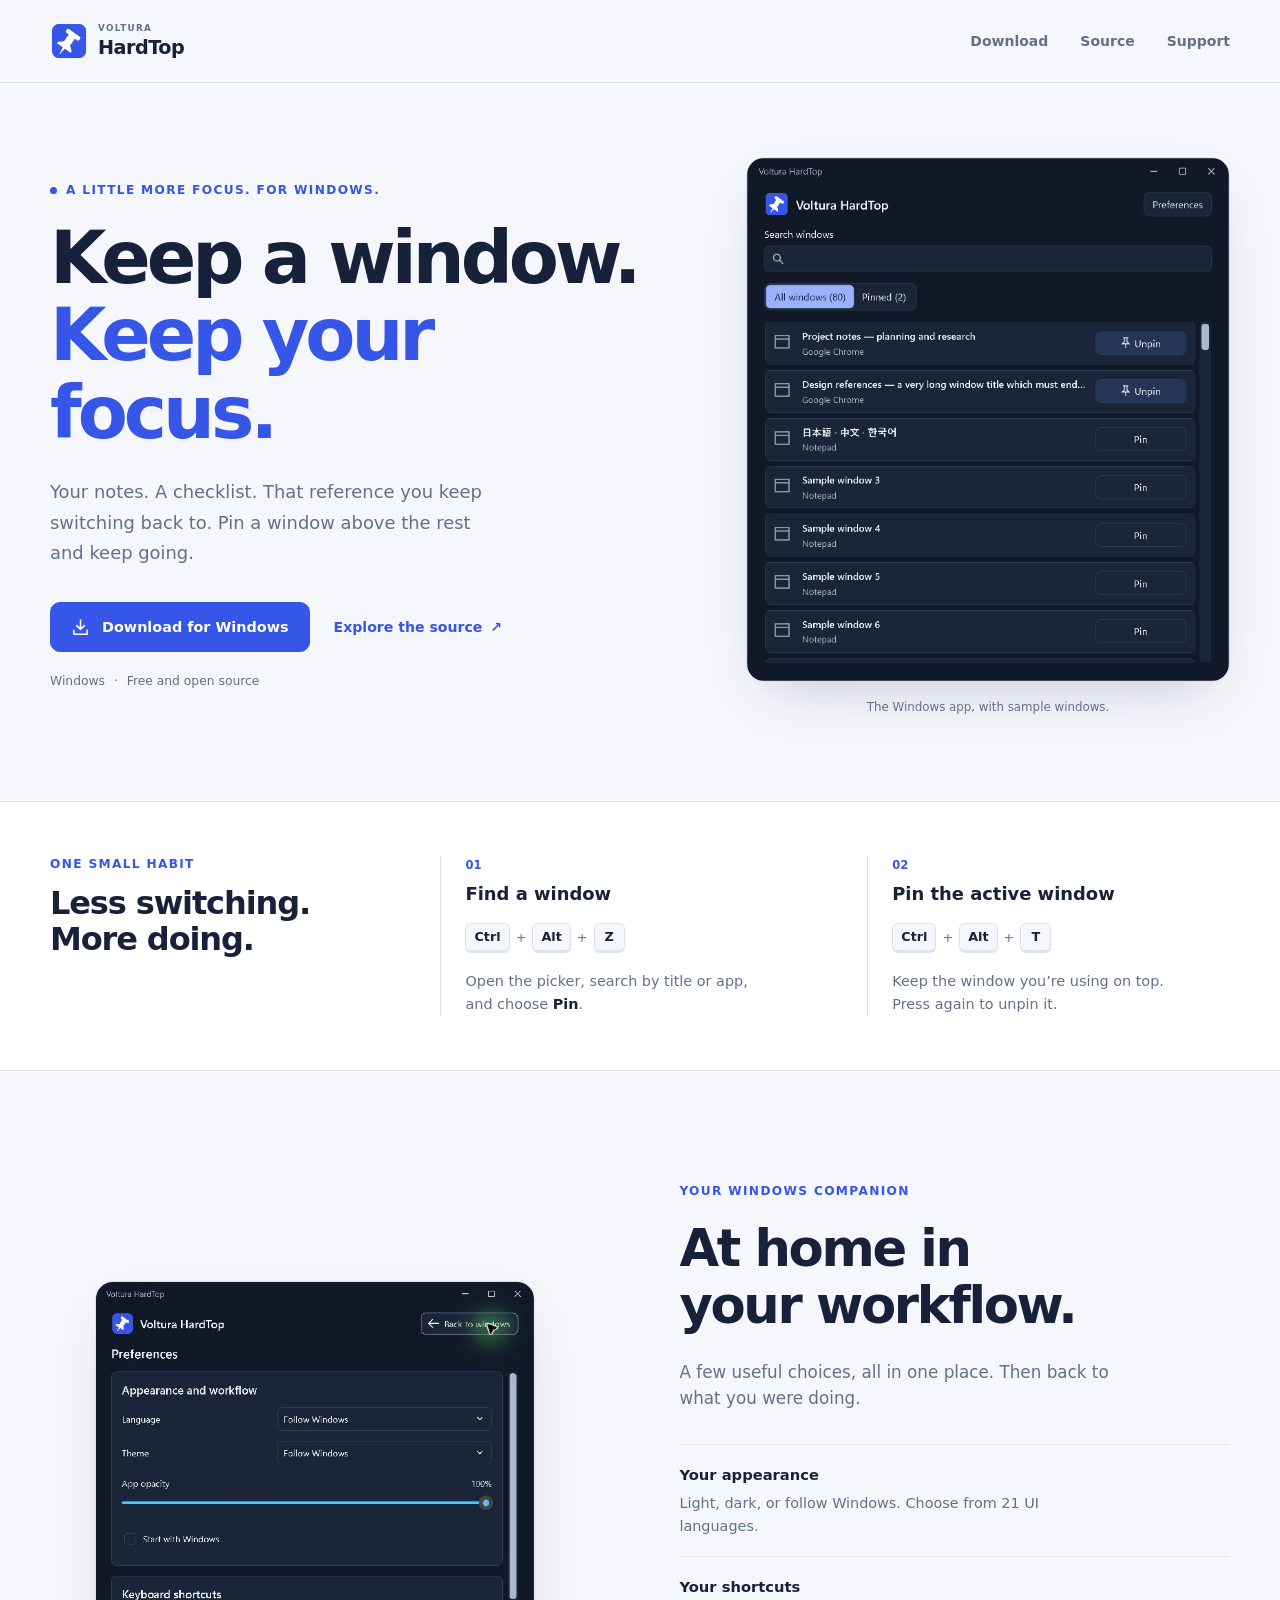
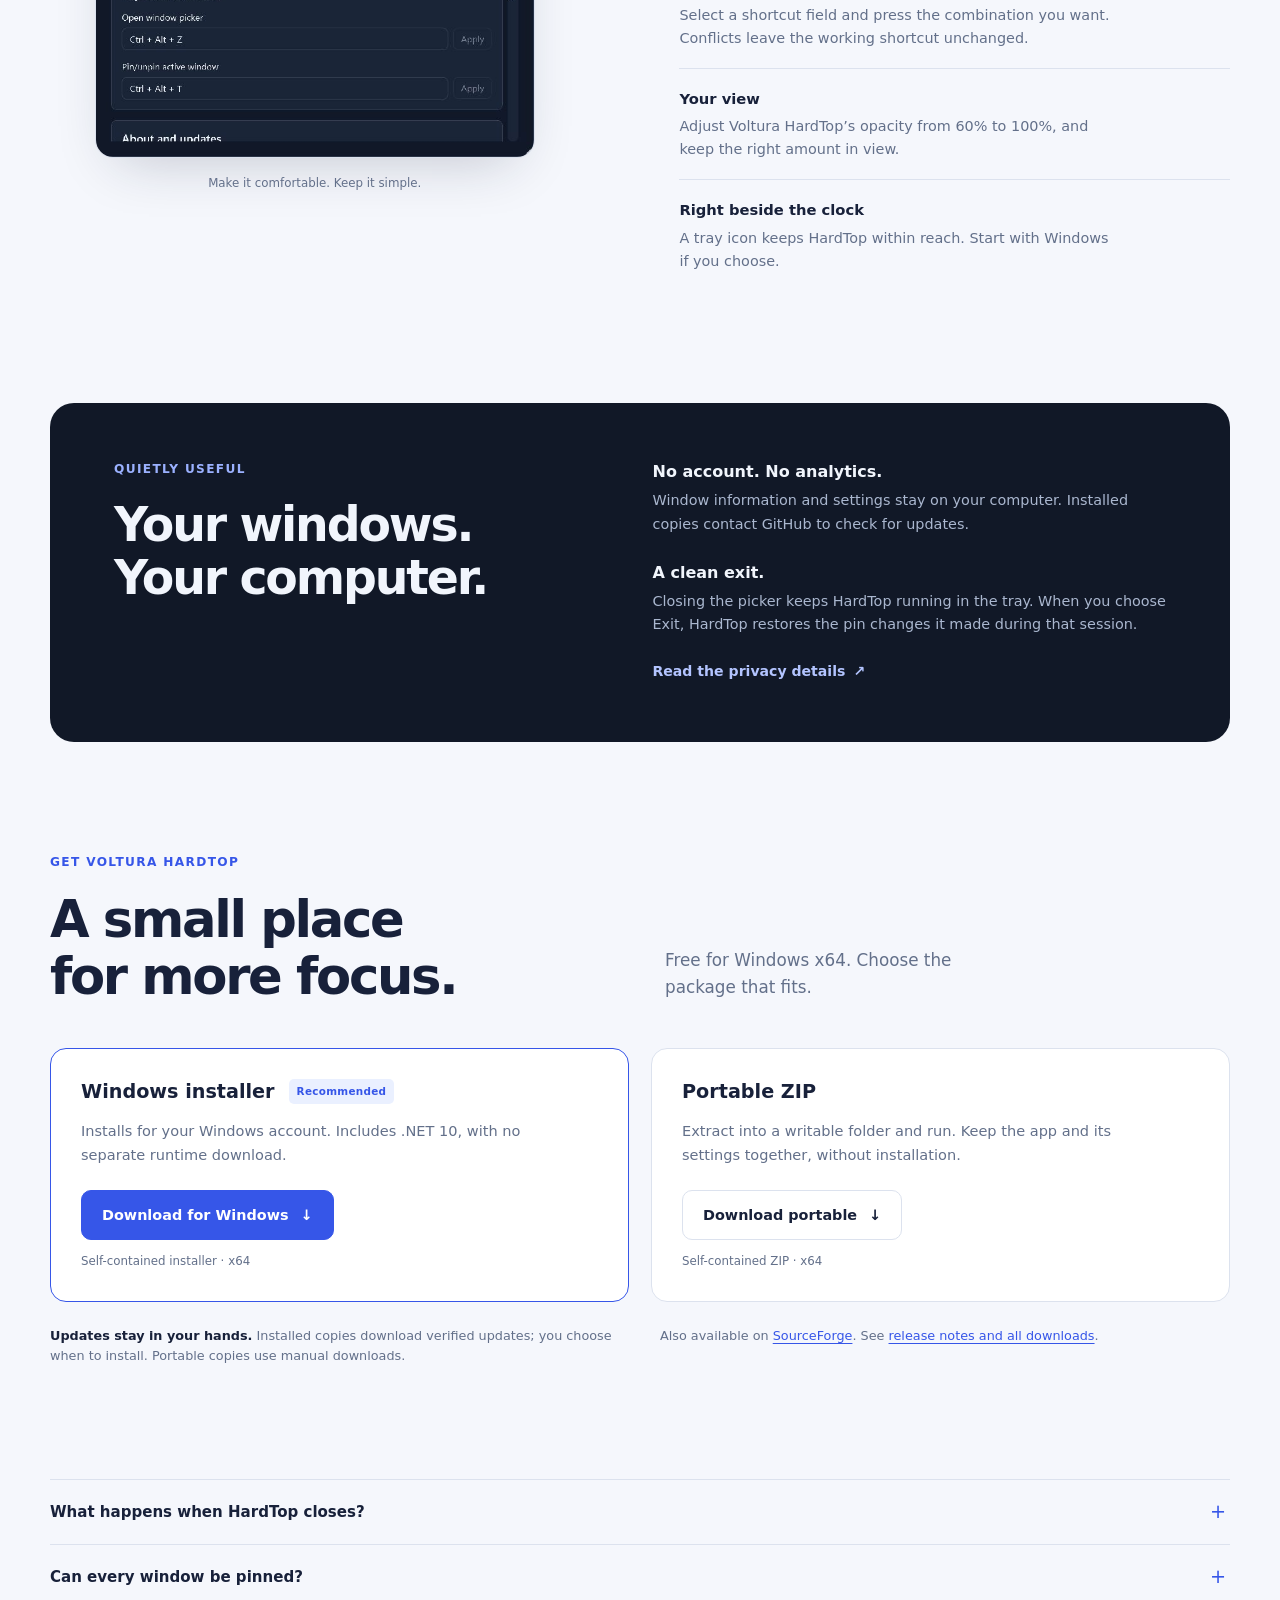
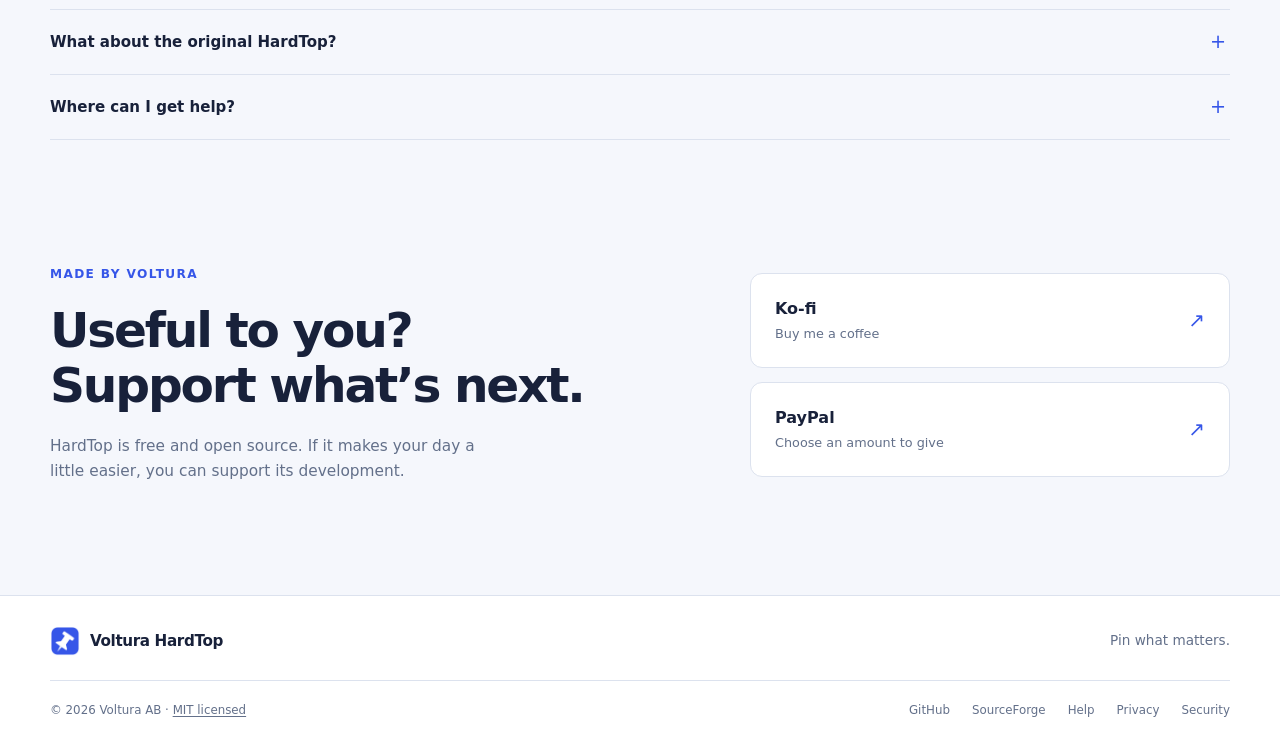
==== site/index.html @ 8e23c124 "Simplify website platform copy" ====
<!doctype html>
<html lang="en">
<head>
  <meta charset="utf-8">
  <meta name="viewport" content="width=device-width, initial-scale=1">
  <meta name="color-scheme" content="light">
  <meta name="theme-color" content="#3656E8">
  <title>Voltura HardTop — Keep a window. Keep your focus.</title>
  <meta name="description" content="Keep the windows you need above the rest. A free Windows companion with a searchable picker, configurable shortcuts, 21 languages, and verified updates.">
  <link rel="canonical" href="https://hardtop.voltura.se/">
  <meta property="og:type" content="website">
  <meta property="og:site_name" content="Voltura HardTop">
  <meta property="og:title" content="Voltura HardTop — Pin what matters.">
  <meta property="og:description" content="Keep the windows you need above the rest. Free for Windows. Open source.">
  <meta property="og:url" content="https://hardtop.voltura.se/">
  <meta property="og:image" content="https://hardtop.voltura.se/assets/social.png">
  <meta property="og:image:width" content="1200">
  <meta property="og:image:height" content="630">
  <meta property="og:image:alt" content="Voltura HardTop. Pin what matters. A white pushpin on cobalt blue.">
  <meta name="twitter:card" content="summary_large_image">
  <meta name="twitter:title" content="Voltura HardTop — Pin what matters.">
  <meta name="twitter:description" content="Keep the windows you need above the rest. Free for Windows. Open source.">
  <meta name="twitter:image" content="https://hardtop.voltura.se/assets/social.png">
  <link rel="icon" href="favicon.ico" sizes="any">
  <link rel="icon" href="assets/icon.png" type="image/png">
  <link rel="stylesheet" href="style.css">
</head>
<body>
  <a class="skip-link" href="#main">Skip to content</a>
  <header class="site-header">
    <div class="shell header-inner">
      <a class="brand" href="#" aria-label="Voltura HardTop home">
        <img src="assets/icon.png" alt="" width="38" height="38">
        <span><span class="brand-byline">VOLTURA</span><strong>HardTop</strong></span>
      </a>
      <nav class="header-links" aria-label="Main navigation">
        <a href="#download">Download</a>
        <a href="https://github.com/voltura/voltura-hardtop">Source</a>
        <a href="#support">Support</a>
      </nav>
    </div>
  </header>

  <main id="main">
    <section class="hero shell" aria-labelledby="hero-title">
      <div class="hero-copy">
        <p class="eyebrow"><span class="availability-dot" aria-hidden="true"></span>A little more focus. For Windows.</p>
        <h1 id="hero-title"><span>Keep a window.</span><span class="accent">Keep your focus.</span></h1>
        <p class="hero-intro">Your notes. A checklist. That reference you keep switching back to. Pin a window above the rest and keep going.</p>
        <div class="hero-actions">
          <a class="button button-primary" href="https://github.com/voltura/voltura-hardtop/releases/latest">
            <svg viewBox="0 0 20 20" aria-hidden="true"><path d="M10 2v10m-4-4 4 4 4-4M3 13v4h14v-4"/></svg>
            Download for Windows
          </a>
          <a class="text-link" href="https://github.com/voltura/voltura-hardtop">Explore the source <span aria-hidden="true">↗</span></a>
        </div>
        <p class="hero-meta">Windows <span aria-hidden="true">·</span> Free and open source</p>
      </div>
      <figure class="hero-visual">
        <a class="screenshot-link" href="assets/app.png" aria-label="View the HardTop window picker screenshot at full size">
          <img class="app-screenshot" src="assets/app.png" width="700" height="760" alt="Voltura HardTop window picker with search, All and Pinned views, and window pin controls." fetchpriority="high">
        </a>
        <figcaption>The Windows app, with sample windows.</figcaption>
      </figure>
    </section>

    <section class="shortcut-section" aria-label="Everyday shortcuts">
      <div class="shell shortcut-layout">
        <div class="shortcut-intro"><p class="eyebrow">One small habit</p><h2>Less switching.<br>More doing.</h2></div>
        <div class="shortcut-item">
          <span class="shortcut-number" aria-hidden="true">01</span>
          <h3>Find a window</h3>
          <div class="key-combination" aria-label="Control plus Alt plus Z"><kbd>Ctrl</kbd><span>+</span><kbd>Alt</kbd><span>+</span><kbd>Z</kbd></div>
          <p>Open the picker, search by title or app, and choose <strong>Pin</strong>.</p>
        </div>
        <div class="shortcut-item">
          <span class="shortcut-number" aria-hidden="true">02</span>
          <h3>Pin the active window</h3>
          <div class="key-combination" aria-label="Control plus Alt plus T"><kbd>Ctrl</kbd><span>+</span><kbd>Alt</kbd><span>+</span><kbd>T</kbd></div>
          <p>Keep the window you’re using on top. Press again to unpin it.</p>
        </div>
      </div>
    </section>

    <section class="personalize shell section-space" aria-labelledby="personalize-title">
      <figure class="settings-visual">
        <a class="screenshot-link" href="assets/settings.png" aria-label="View the HardTop settings screenshot at full size">
          <img class="settings-screenshot" src="assets/settings.png" width="700" height="760" alt="Voltura HardTop preferences showing its appearance and workflow controls." loading="lazy">
        </a>
        <figcaption>Make it comfortable. Keep it simple.</figcaption>
      </figure>
      <div class="personalize-copy">
        <p class="eyebrow">Your Windows companion</p>
        <h2 id="personalize-title">At home in<br>your workflow.</h2>
        <p class="section-intro">A few useful choices, all in one place. Then back to what you were doing.</p>
        <dl class="feature-list">
          <div><dt>Your appearance</dt><dd>Light, dark, or follow Windows. Choose from 21 UI languages.</dd></div>
          <div><dt>Your shortcuts</dt><dd>Select a shortcut field and press the combination you want. Conflicts leave the working shortcut unchanged.</dd></div>
          <div><dt>Your view</dt><dd>Adjust Voltura HardTop’s opacity from 60% to 100%, and keep the right amount in view.</dd></div>
          <div><dt>Right beside the clock</dt><dd>A tray icon keeps HardTop within reach. Start with Windows if you choose.</dd></div>
        </dl>
      </div>
    </section>

    <section class="principles shell" aria-labelledby="principles-title">
      <div class="principles-heading"><p class="eyebrow">Quietly useful</p><h2 id="principles-title">Your windows.<br>Your computer.</h2></div>
      <div class="principles-copy">
        <div><h3>No account. No analytics.</h3><p>Window information and settings stay on your computer. Installed copies contact GitHub to check for updates.</p></div>
        <div><h3>A clean exit.</h3><p>Closing the picker keeps HardTop running in the tray. When you choose Exit, HardTop restores the pin changes it made during that session.</p></div>
        <a class="text-link" href="https://github.com/voltura/voltura-hardtop/blob/main/PRIVACY.md">Read the privacy details <span aria-hidden="true">↗</span></a>
      </div>
    </section>

    <section class="download shell section-space" id="download" aria-labelledby="download-title">
      <div class="section-heading"><p class="eyebrow">Get Voltura HardTop</p><h2 id="download-title">A small place<br>for more focus.</h2><p>Free for Windows x64. Choose the package that fits.</p></div>
      <div class="packages">
        <article class="package package-recommended">
          <div class="package-heading"><h3>Windows installer</h3><span class="package-label">Recommended</span></div>
          <p>Installs for your Windows account. Includes .NET 10, with no separate runtime download.</p>
          <a class="button button-primary" href="https://github.com/voltura/voltura-hardtop/releases/latest">Download for Windows <span aria-hidden="true">↓</span></a>
          <p class="package-note">Self-contained installer · x64</p>
        </article>
        <article class="package">
          <div class="package-heading"><h3>Portable ZIP</h3></div>
          <p>Extract into a writable folder and run. Keep the app and its settings together, without installation.</p>
          <a class="button button-secondary" href="https://github.com/voltura/voltura-hardtop/releases/download/v1.0.0/VolturaHardTop-1.0.0-win-x64.zip">Download portable <span aria-hidden="true">↓</span></a>
          <p class="package-note">Self-contained ZIP · x64</p>
        </article>
      </div>
      <div class="download-details">
        <p><strong>Updates stay in your hands.</strong> Installed copies download verified updates; you choose when to install. Portable copies use manual downloads.</p>
        <p>Also available on <a href="https://sourceforge.net/projects/voltura-hardtop/">SourceForge</a>. See <a href="https://github.com/voltura/voltura-hardtop/releases">release notes and all downloads</a>.</p>
      </div>
    </section>

    <section class="questions shell" aria-label="Good to know">
      <details><summary>What happens when HardTop closes?</summary><p>Closing the app window hides it to the tray. Choose Exit to restore HardTop’s own pin changes and stop the app. Pins are restored on graceful exit; they are not remembered across restarts, and restoration cannot be guaranteed after a crash.</p></details>
      <details><summary>Can every window be pinned?</summary><p>Some protected or elevated windows may require permissions HardTop does not have. HardTop runs without requesting administrator access.</p></details>
      <details><summary>What about the original HardTop?</summary><p>Voltura HardTop is a fresh application based on <a href="https://github.com/voltura/HardTop">the original HardTop</a>. The original repository, downloads, website, and settings remain unchanged. Avoid running both together with the same shortcut bindings.</p></details>
      <details><summary>Where can I get help?</summary><p>Start with the <a href="https://github.com/voltura/voltura-hardtop/blob/main/SUPPORT.md">support guide</a>, or <a href="https://github.com/voltura/voltura-hardtop/issues">report a problem on GitHub</a>. Redact personal window titles and paths from screenshots. For security concerns, use the <a href="https://github.com/voltura/voltura-hardtop/blob/main/SECURITY.md">private reporting instructions</a>.</p></details>
    </section>

    <section class="support shell section-space" id="support" aria-labelledby="support-title">
      <div><p class="eyebrow">Made by Voltura</p><h2 id="support-title">Useful to you?<br>Support what’s next.</h2><p>HardTop is free and open source. If it makes your day a little easier, you can support its development.</p></div>
      <div class="support-choices">
        <a href="https://ko-fi.com/G2G74W5F8"><span><strong>Ko-fi</strong><span>Buy me a coffee</span></span><span aria-hidden="true">↗</span></a>
        <a href="https://www.paypal.me/voltura"><span><strong>PayPal</strong><span>Choose an amount to give</span></span><span aria-hidden="true">↗</span></a>
      </div>
    </section>
  </main>

  <footer class="site-footer">
    <div class="shell footer-top"><a class="brand" href="https://voltura.se/"><img src="assets/icon.png" alt="" width="30" height="30"><span><strong>Voltura HardTop</strong></span></a><p>Pin what matters.</p></div>
    <div class="shell footer-bottom"><p>© 2026 Voltura AB · <a href="https://github.com/voltura/voltura-hardtop/blob/main/LICENSE">MIT licensed</a></p><nav aria-label="Project information"><a href="https://github.com/voltura/voltura-hardtop">GitHub</a><a href="https://sourceforge.net/projects/voltura-hardtop/">SourceForge</a><a href="https://github.com/voltura/voltura-hardtop/blob/main/SUPPORT.md">Help</a><a href="https://github.com/voltura/voltura-hardtop/blob/main/PRIVACY.md">Privacy</a><a href="https://github.com/voltura/voltura-hardtop/blob/main/SECURITY.md">Security</a></nav></div>
  </footer>
</body>
</html>
---- site/style.css ----
:root {
  color-scheme: light;
  --paper: #f5f7fc;
  --surface: #fff;
  --ink: #18213a;
  --muted: #63708a;
  --line: #dce2ee;
  --blue: #3656e8;
  --blue-hover: #2543c9;
  --blue-soft: #eaf0ff;
  --dark: #111827;
  font-family: "Segoe UI Variable Text", "Segoe UI", system-ui, sans-serif;
  font-size: 16px;
  line-height: 1.6;
  color: var(--ink);
  background: var(--paper);
  font-synthesis: none;
  text-rendering: optimizeLegibility;
  -webkit-font-smoothing: antialiased;
}
* { box-sizing: border-box; }
html { scroll-behavior: smooth; scroll-padding-top: 28px; }
body { margin: 0; }
a { color: var(--blue); text-underline-offset: .2em; }
a:hover { color: var(--blue-hover); }
a:focus-visible, summary:focus-visible { outline: 3px solid var(--blue); outline-offset: 5px; border-radius: 4px; }
img { max-width: 100%; height: auto; vertical-align: middle; }
h1, h2, h3, p, figure { margin: 0; }
h1, h2, h3 { text-wrap: balance; }
h2 { font-size: clamp(2rem, 4vw, 3.5rem); line-height: 1.12; letter-spacing: -.045em; font-weight: 650; }
h3 { font-size: 1.12rem; line-height: 1.35; font-weight: 650; }
.shell { width: min(1180px, calc(100% - 64px)); margin-inline: auto; }
.section-space { padding-block: 112px; }
.eyebrow { color: var(--blue); font-size: .76rem; line-height: 1.4; font-weight: 700; letter-spacing: .11em; text-transform: uppercase; margin-bottom: 20px; }
.accent { color: var(--blue); }
.skip-link { position: fixed; z-index: 10; left: 18px; top: 12px; padding: 10px 16px; background: var(--surface); border: 2px solid var(--blue); border-radius: 8px; transform: translateY(-180%); }
.skip-link:focus { transform: translateY(0); }
.site-header { border-bottom: 1px solid var(--line); }
.header-inner { display: flex; justify-content: space-between; align-items: center; gap: 28px; padding-block: 22px; }
.brand { display: inline-flex; align-items: center; gap: 10px; text-decoration: none; color: var(--ink); line-height: 1.1; flex-shrink: 0; }
.brand:hover { color: var(--ink); }
.brand img { flex: 0 0 auto; }
.brand strong { display: block; font-size: 1.2rem; font-weight: 700; letter-spacing: -.025em; }
.brand-byline { display: block; margin-bottom: 4px; color: var(--muted); font-size: .55rem; letter-spacing: .15em; font-weight: 750; }
.header-links { display: flex; gap: 32px; }
.header-links a { font-size: .875rem; font-weight: 600; color: var(--muted); text-decoration: none; }
.header-links a:hover { color: var(--blue); }
.hero { display: grid; grid-template-columns: 1.12fr 1fr; gap: 68px; align-items: center; padding-block: 74px 84px; }
.hero-copy { min-width: 0; }
.hero .eyebrow { display: flex; align-items: center; gap: 9px; }
.availability-dot { width: 7px; height: 7px; background: var(--blue); border-radius: 50%; flex-shrink: 0; }
h1 { font-size: clamp(2.65rem, 5.7vw, 5.25rem); line-height: 1.06; letter-spacing: -.055em; font-weight: 680; }
h1 span { display: block; }
.hero-intro { max-width: 440px; font-size: 1.12rem; color: var(--muted); line-height: 1.7; margin-top: 26px; }
.hero-actions { display: flex; flex-wrap: wrap; gap: 18px 24px; align-items: center; margin-top: 34px; }
.button { display: inline-flex; align-items: center; justify-content: center; gap: 12px; min-height: 50px; padding: 12px 20px; font-size: .9rem; font-weight: 650; line-height: 1.45; text-align: center; text-decoration: none; border: 1px solid transparent; border-radius: 10px; transition: background-color 150ms ease, border-color 150ms ease; }
.button svg { width: 19px; height: 19px; fill: none; stroke: currentColor; stroke-width: 1.6; stroke-linecap: round; stroke-linejoin: round; flex-shrink: 0; }
.button-primary { background: var(--blue); color: #fff; border-color: var(--blue); }
.button-primary:hover { background: var(--blue-hover); color: #fff; border-color: var(--blue-hover); }
.button-secondary { background: var(--surface); color: var(--ink); border-color: var(--line); }
.button-secondary:hover { color: var(--blue); border-color: var(--blue); }
.text-link { display: inline-flex; align-items: center; gap: 8px; font-size: .88rem; font-weight: 600; text-decoration: none; }
.hero-meta { max-width: 440px; margin-top: 20px; font-size: .77rem; color: var(--muted); }
.hero-meta span { padding-inline: 5px; }
.hero-visual { justify-self: end; width: 100%; max-width: 484px; }
.screenshot-link { display: block; border-radius: 18px; text-decoration: none; }
.app-screenshot, .settings-screenshot { display: block; width: 100%; border: 1px solid var(--line); border-radius: 18px; background: var(--surface); box-shadow: 0 22px 54px -22px rgb(24 33 58 / 24%); }
figcaption { margin-top: 16px; color: var(--muted); font-size: .74rem; text-align: center; }
.shortcut-section { border-top: 1px solid var(--line); border-bottom: 1px solid var(--line); background: var(--surface); }
.shortcut-layout { display: grid; grid-template-columns: .9fr 1fr 1fr; column-gap: 64px; padding-block: 54px; }
.shortcut-intro .eyebrow { margin-bottom: 13px; }
.shortcut-intro h2 { font-size: 2rem; letter-spacing: -.035em; }
.shortcut-item { padding-left: 24px; border-left: 1px solid var(--line); }
.shortcut-number { display: block; margin-bottom: 7px; color: var(--blue); font-size: .72rem; font-weight: 700; }
.shortcut-item p { color: var(--muted); font-size: .9rem; max-width: 290px; }
.shortcut-item strong { color: var(--ink); font-weight: 600; }
.key-combination { display: flex; align-items: center; gap: 6px; margin-block: 17px; }
.key-combination > span { color: var(--muted); font-size: .8rem; }
kbd { display: inline-flex; justify-content: center; min-width: 31px; padding: 4px 8px; border: 1px solid var(--line); border-bottom-width: 3px; border-radius: 6px; font: 600 .8rem/1.4 "Segoe UI", system-ui, sans-serif; color: var(--ink); background: var(--paper); }
.personalize { display: grid; grid-template-columns: 1fr 1.04fr; align-items: center; gap: 100px; }
.settings-visual { width: 100%; max-width: 440px; justify-self: center; }
.personalize-copy { min-width: 0; }
.section-intro { color: var(--muted); font-size: 1.05rem; margin-top: 24px; max-width: 440px; }
.feature-list { margin: 32px 0 0; }
.feature-list > div { padding: 18px 0; border-top: 1px solid var(--line); }
.feature-list dt { font-size: .92rem; font-weight: 650; margin-bottom: 5px; }
.feature-list dd { margin: 0; color: var(--muted); font-size: .9rem; max-width: 440px; }
.principles { display: grid; grid-template-columns: 1fr 1.12fr; gap: 80px; background: var(--dark); color: #f1f5fc; border-radius: 24px; padding: 58px 64px; }
.principles .eyebrow { color: #9bb1ff; }
.principles h2 { font-size: clamp(2rem, 3.7vw, 3rem); }
.principles-copy > div + div { margin-top: 26px; }
.principles-copy h3 { color: #f1f5fc; font-size: 1rem; margin-bottom: 7px; }
.principles-copy p { font-size: .9rem; color: #aab7cf; }
.principles .text-link { margin-top: 24px; color: #b3c4ff; }
.principles .text-link:hover { color: #fff; }
.download { scroll-margin-top: 26px; }
.section-heading { display: grid; grid-template-columns: 1fr 1fr; column-gap: 50px; align-items: end; }
.section-heading .eyebrow { grid-column: 1 / -1; }
.section-heading > p:last-child { color: var(--muted); padding-bottom: 5px; max-width: 340px; font-size: 1.05rem; }
.packages { display: grid; grid-template-columns: 1fr 1fr; gap: 22px; margin-top: 42px; }
.package { border: 1px solid var(--line); border-radius: 16px; padding: 30px; background: var(--surface); }
.package-recommended { border-color: var(--blue); }
.package-heading { display: flex; gap: 14px; align-items: center; flex-wrap: wrap; margin-bottom: 15px; }
.package-heading h3 { font-size: 1.2rem; }
.package-label { font-size: .65rem; font-weight: 700; letter-spacing: .03em; color: var(--blue); background: var(--blue-soft); padding: 4px 8px; border-radius: 5px; }
.package > p { color: var(--muted); font-size: .91rem; max-width: 440px; }
.package .button { margin-top: 24px; }
.package .package-note { font-size: .74rem; margin-top: 12px; }
.download-details { display: grid; grid-template-columns: 1fr 1fr; gap: 40px; margin-top: 24px; }
.download-details p { font-size: .8rem; color: var(--muted); }
.download-details strong { color: var(--ink); font-weight: 600; }
.questions { padding-bottom: 14px; }
details { border-top: 1px solid var(--line); }
details:last-child { border-bottom: 1px solid var(--line); }
summary { padding: 20px 32px 20px 0; cursor: pointer; position: relative; list-style: none; font-weight: 600; font-size: .94rem; }
summary::-webkit-details-marker { display: none; }
summary::after { content: "+"; position: absolute; right: 4px; top: 17px; color: var(--blue); font-size: 1.2rem; font-weight: 400; }
details[open] summary::after { content: "−"; }
details p { padding: 0 38px 22px 0; color: var(--muted); font-size: .88rem; max-width: 820px; }
.support { display: grid; grid-template-columns: 1fr .8fr; gap: 100px; align-items: center; }
.support h2 { font-size: clamp(2rem, 3.8vw, 3.25rem); }
.support p:last-child { margin-top: 22px; color: var(--muted); font-size: .96rem; max-width: 450px; }
.support-choices { display: grid; gap: 14px; }
.support-choices > a { display: flex; align-items: center; justify-content: space-between; gap: 20px; padding: 22px 24px; border: 1px solid var(--line); border-radius: 12px; background: var(--surface); color: var(--ink); text-decoration: none; }
.support-choices > a:hover { border-color: var(--blue); color: var(--blue); }
.support-choices strong { display: block; font-size: 1rem; font-weight: 650; }
.support-choices strong + span { display: block; font-size: .8rem; color: var(--muted); margin-top: 3px; }
.support-choices > a > span:last-child { color: var(--blue); font-size: 1.25rem; }
.site-footer { border-top: 1px solid var(--line); background: var(--surface); padding-block: 30px; }
.footer-top, .footer-bottom { display: flex; justify-content: space-between; align-items: center; gap: 24px; }
.footer-top { padding-bottom: 24px; }
.footer-top .brand strong { font-size: .95rem; }
.footer-top > p { font-size: .85rem; color: var(--muted); }
.footer-bottom { border-top: 1px solid var(--line); padding-top: 20px; }
.footer-bottom p, .footer-bottom a { color: var(--muted); font-size: .74rem; }
.footer-bottom nav { display: flex; flex-wrap: wrap; gap: 12px 22px; }
.footer-bottom nav a { text-decoration: none; }
.footer-bottom a:hover { color: var(--blue); }

@media (min-width: 1500px) {
  .hero { padding-block: 90px 100px; }
}
@media (max-width: 1000px) {
  .hero { gap: 40px; }
  .hero-actions { gap: 18px; }
  .hero .text-link { font-size: .83rem; }
  .hero-intro { font-size: 1rem; }
  .shortcut-layout { column-gap: 30px; }
  .shortcut-item { padding-left: 22px; }
  .personalize { gap: 50px; }
  .principles { gap: 50px; padding: 46px; }
  .support { gap: 60px; }
  .footer-bottom { align-items: flex-start; }
  .footer-bottom nav { max-width: 390px; justify-content: flex-end; }
}
@media (max-width: 760px) {
  .shell { width: calc(100% - 40px); }
  .section-space { padding-block: 76px; }
  .hero { grid-template-columns: 1fr; gap: 44px; padding-block: 48px 58px; }
  .hero-copy { max-width: 560px; }
  h1 { font-size: clamp(2.65rem, 8.5vw, 4.6rem); }
  .hero-intro { max-width: 480px; font-size: 1.05rem; }
  .hero-visual { justify-self: center; max-width: 440px; }
  .shortcut-layout { grid-template-columns: 1fr 1fr; gap: 30px 28px; padding-block: 38px; }
  .shortcut-intro { grid-column: 1 / -1; }
  .shortcut-intro h2 br { display: none; }
  .shortcut-intro h2 { font-size: 1.8rem; }
  .shortcut-intro .eyebrow { margin-bottom: 8px; }
  .shortcut-item { padding-left: 0; border-left: 0; }
  .personalize { grid-template-columns: 1fr; gap: 36px; }
  .personalize-copy { grid-row: 1; }
  .personalize h2 br { display: none; }
  .settings-visual { max-width: 420px; }
  .feature-list > div { display: grid; grid-template-columns: 150px 1fr; gap: 15px; padding-block: 17px; }
  .principles { grid-template-columns: 1fr; gap: 32px; padding: 38px 30px; border-radius: 18px; }
  .principles h2 br { display: none; }
  .principles-heading .eyebrow { margin-bottom: 12px; }
  .section-heading { grid-template-columns: 1fr; gap: 20px; }
  .section-heading .eyebrow { margin-bottom: 0; }
  .section-heading h2 br { display: none; }
  .packages { gap: 16px; margin-top: 30px; }
  .package { padding: 24px; }
  .package-heading h3 { font-size: 1.05rem; }
  .package .button { width: 100%; padding-inline: 12px; }
  .download-details { gap: 24px; }
  .support { grid-template-columns: 1fr; gap: 30px; }
  .support h2 br { display: none; }
  .support p:last-child { max-width: 540px; }
  .support-choices { grid-template-columns: 1fr 1fr; }
  .support-choices > a { padding: 18px; }
  .footer-bottom { flex-direction: column; gap: 16px; }
  .footer-bottom nav { max-width: none; justify-content: flex-start; }
}
@media (max-width: 480px) {
  .header-inner { flex-wrap: wrap; gap: 18px; padding-block: 18px; }
  .header-links { width: 100%; gap: 28px; }
  .header-links a { font-size: .8rem; }
  .hero { padding-top: 38px; }
  .eyebrow { font-size: .67rem; letter-spacing: .08em; margin-bottom: 16px; }
  h1 { font-size: clamp(2.5rem, 10.2vw, 3.1rem); }
  .hero-intro { font-size: 1rem; margin-top: 22px; }
  .hero-actions { align-items: flex-start; flex-direction: column; gap: 18px; margin-top: 28px; }
  .hero-meta { font-size: .72rem; line-height: 1.8; }
  .hero-meta span { padding-inline: 3px; }
  .button { min-height: 48px; font-size: .85rem; padding-inline: 17px; }
  .shortcut-layout { grid-template-columns: 1fr; gap: 28px; }
  .shortcut-item + .shortcut-item { border-top: 1px solid var(--line); padding-top: 24px; }
  .shortcut-item p { max-width: none; }
  .shortcut-number { margin-bottom: 5px; }
  .key-combination { margin-block: 12px; }
  .feature-list > div { display: block; }
  .feature-list dt { margin-bottom: 6px; }
  .principles { padding: 32px 24px; }
  .packages, .support-choices { grid-template-columns: 1fr; }
  .package { padding: 24px; }
  .download-details { grid-template-columns: 1fr; gap: 14px; }
  .support-choices > a { padding: 20px; }
  .footer-top { flex-wrap: wrap; gap: 10px; }
  .footer-top .brand { width: 100%; }
  .footer-top > p { padding-left: 40px; }
  .footer-bottom nav { gap: 12px 18px; }
}
@media (prefers-reduced-motion: reduce) {
  html { scroll-behavior: auto; }
  .button { transition: none; }
}
@media (forced-colors: active) {
  .button, kbd, .package, .support-choices > a, .principles { border: 1px solid ButtonText; }
  .principles, .principles h3, .principles p, .principles .eyebrow, .principles .text-link { color: CanvasText; background: Canvas; }
  .availability-dot { background: Highlight; }
}
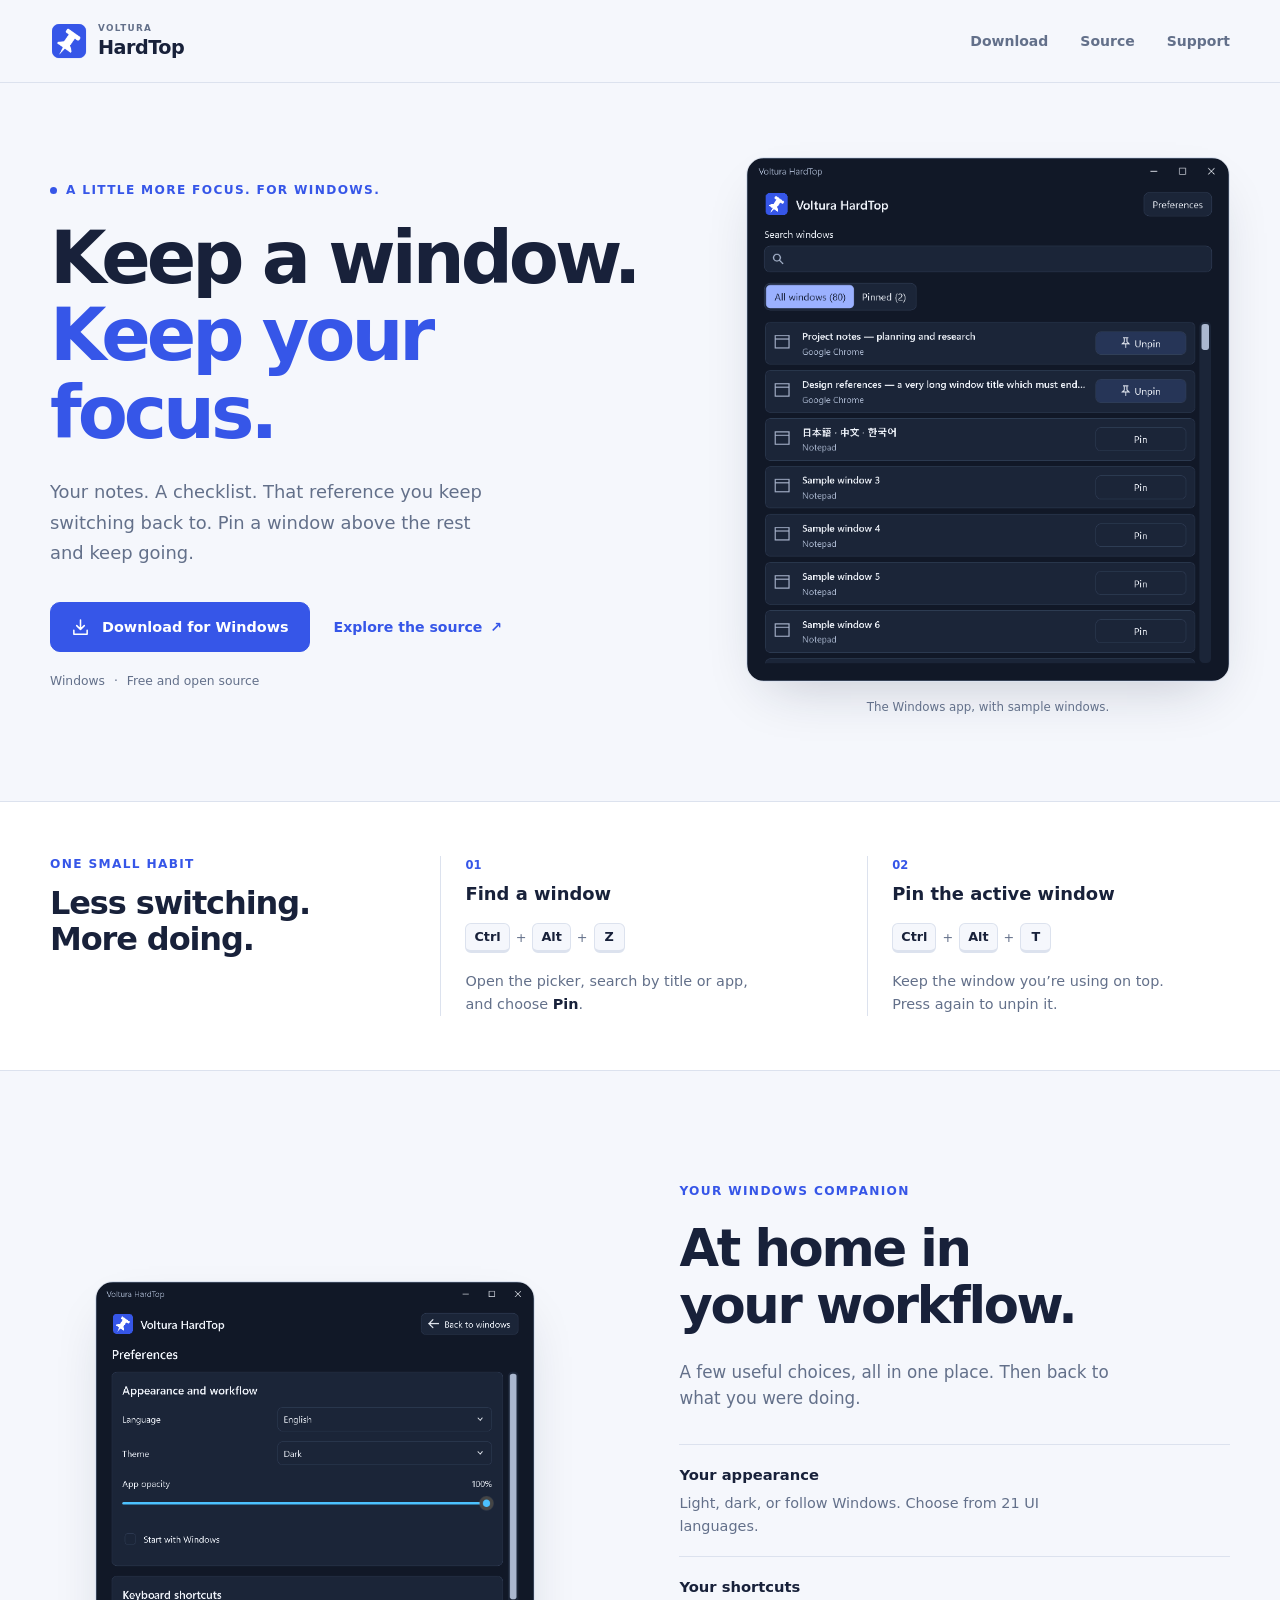
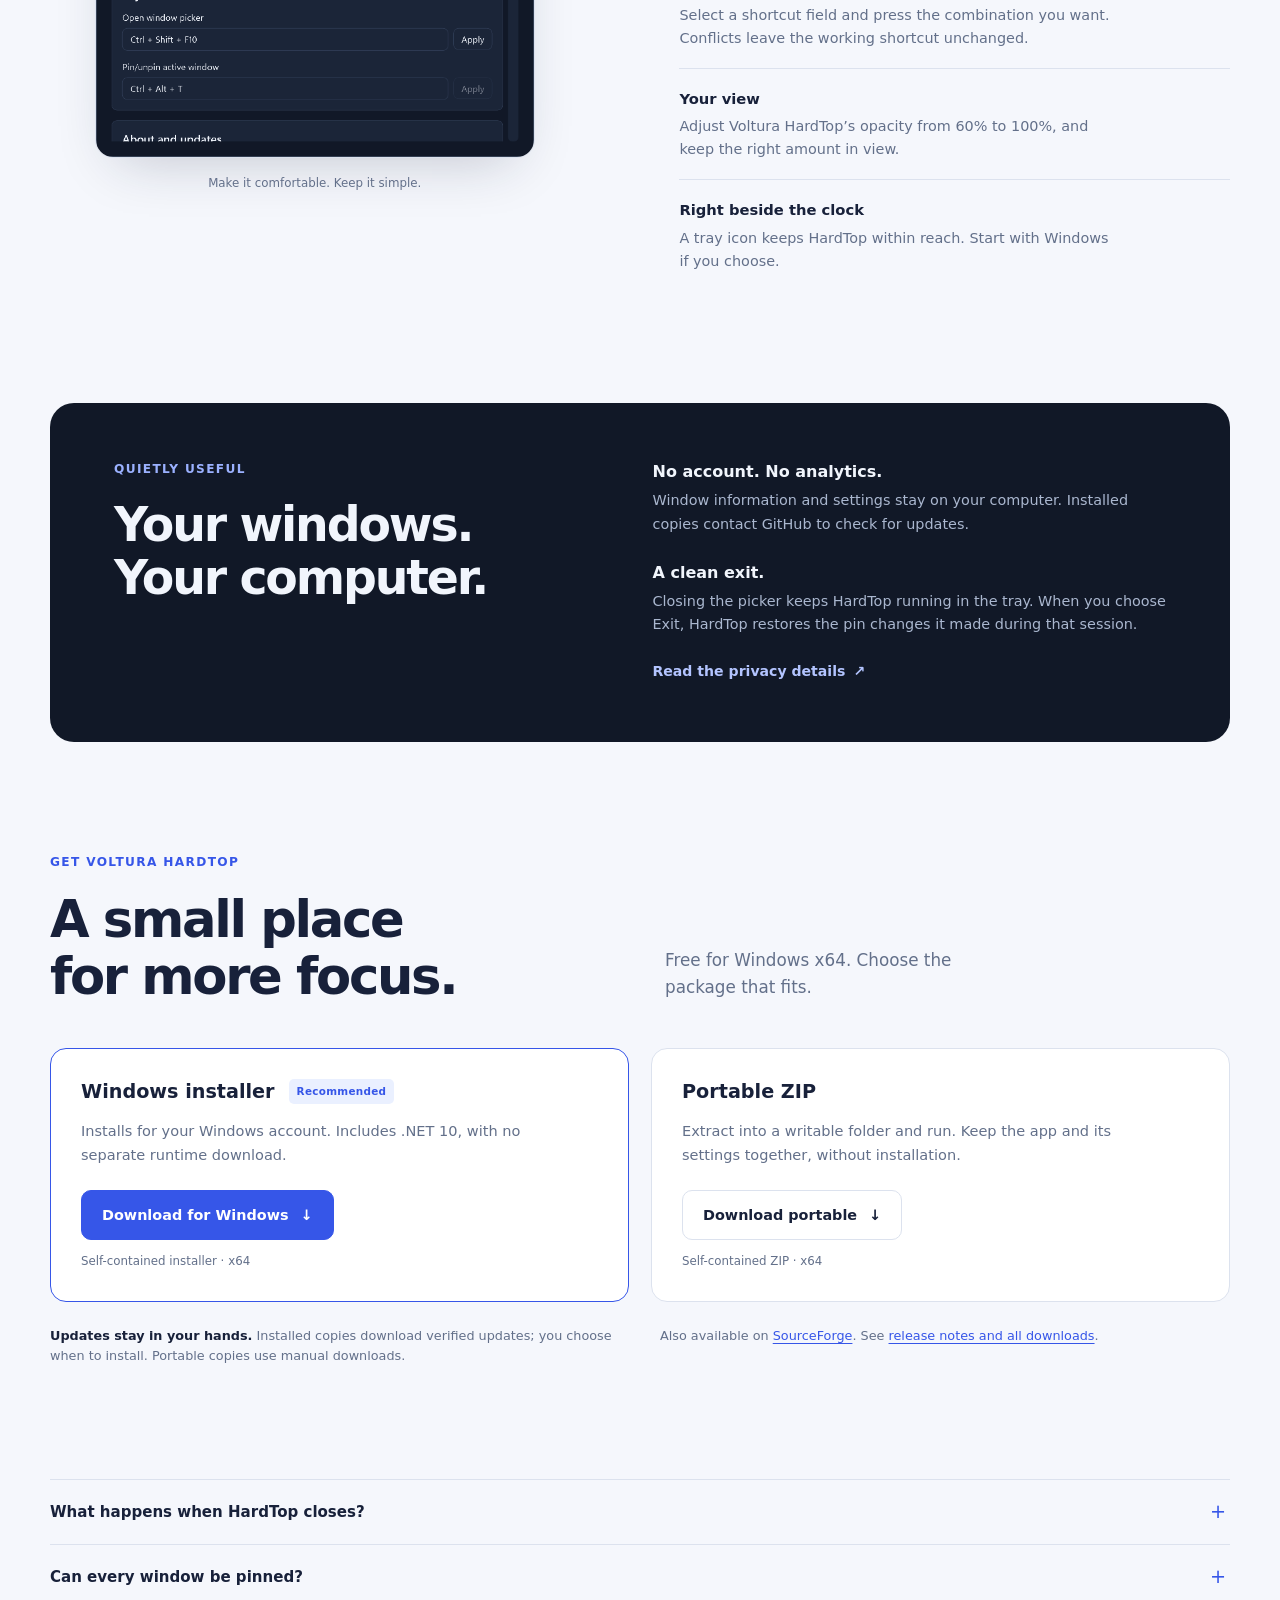
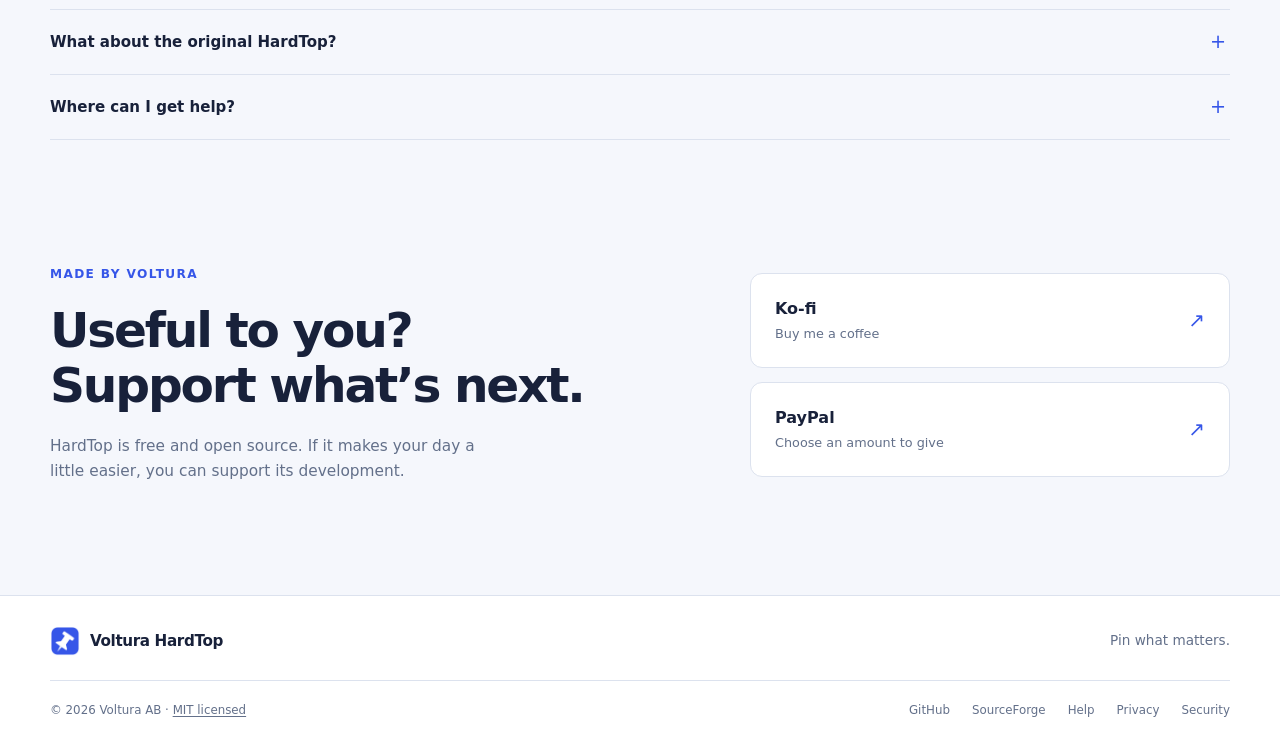
==== commit b43de163: "Serve crisp retina screenshots with lossless responsive WebP" ====
--- a/site/index.html
+++ b/site/index.html
@@ -58,7 +58,7 @@
       </div>
       <figure class="hero-visual">
         <a class="screenshot-link" href="assets/app.png" aria-label="View the HardTop window picker screenshot at full size">
-          <img class="app-screenshot" src="assets/app.png" width="700" height="760" alt="Voltura HardTop window picker with search, All and Pinned views, and window pin controls." fetchpriority="high">
+          <picture><source type="image/webp" srcset="assets/app.webp 1x, assets/app@2x.webp 2x"><img class="app-screenshot" src="assets/app.png" width="700" height="760" alt="Voltura HardTop window picker with search, All and Pinned views, and window pin controls." fetchpriority="high" decoding="async"></picture>
         </a>
         <figcaption>The Windows app, with sample windows.</figcaption>
       </figure>
@@ -85,7 +85,7 @@
     <section class="personalize shell section-space" aria-labelledby="personalize-title">
       <figure class="settings-visual">
         <a class="screenshot-link" href="assets/settings.png" aria-label="View the HardTop settings screenshot at full size">
-          <img class="settings-screenshot" src="assets/settings.png" width="700" height="760" alt="Voltura HardTop preferences showing its appearance and workflow controls." loading="lazy">
+          <picture><source type="image/webp" srcset="assets/settings.webp 1x, assets/settings@2x.webp 2x"><img class="settings-screenshot" src="assets/settings.png" width="700" height="760" alt="Voltura HardTop preferences showing its appearance and workflow controls." loading="lazy" decoding="async"></picture>
         </a>
         <figcaption>Make it comfortable. Keep it simple.</figcaption>
       </figure>
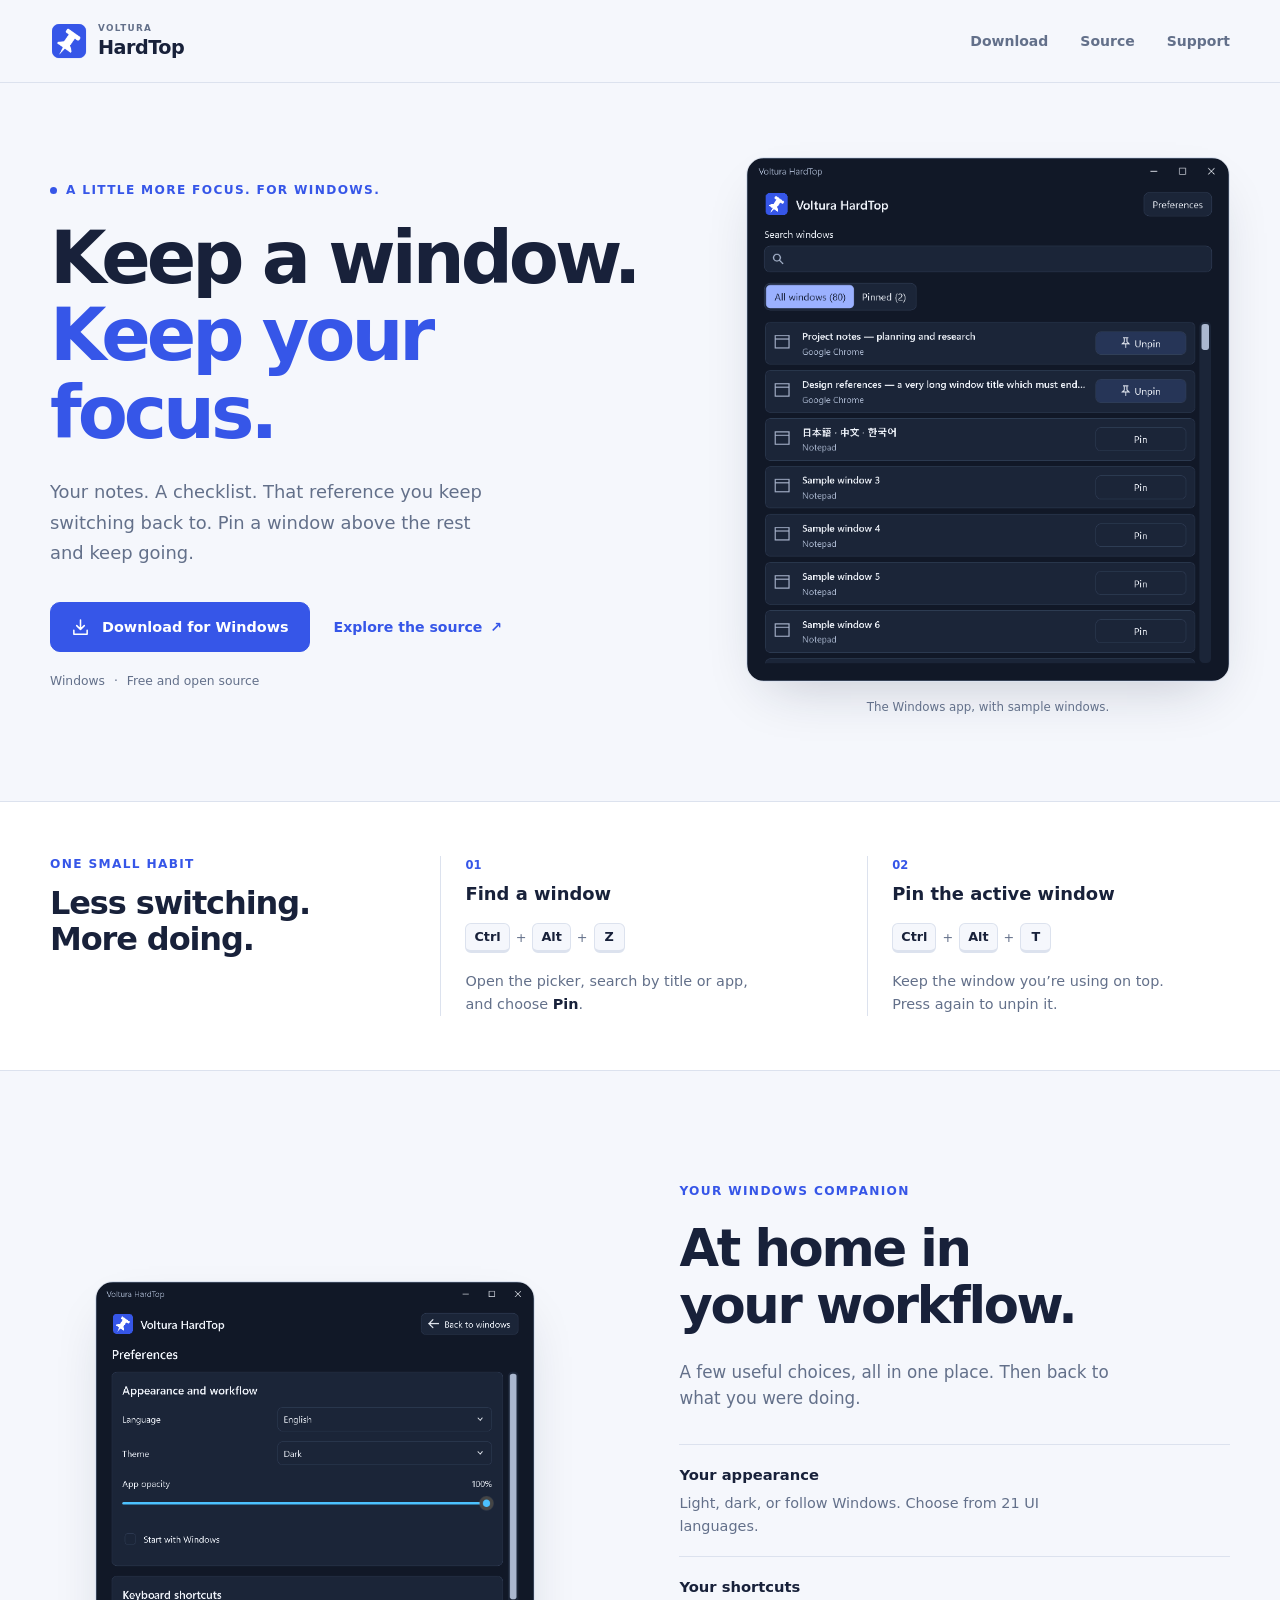
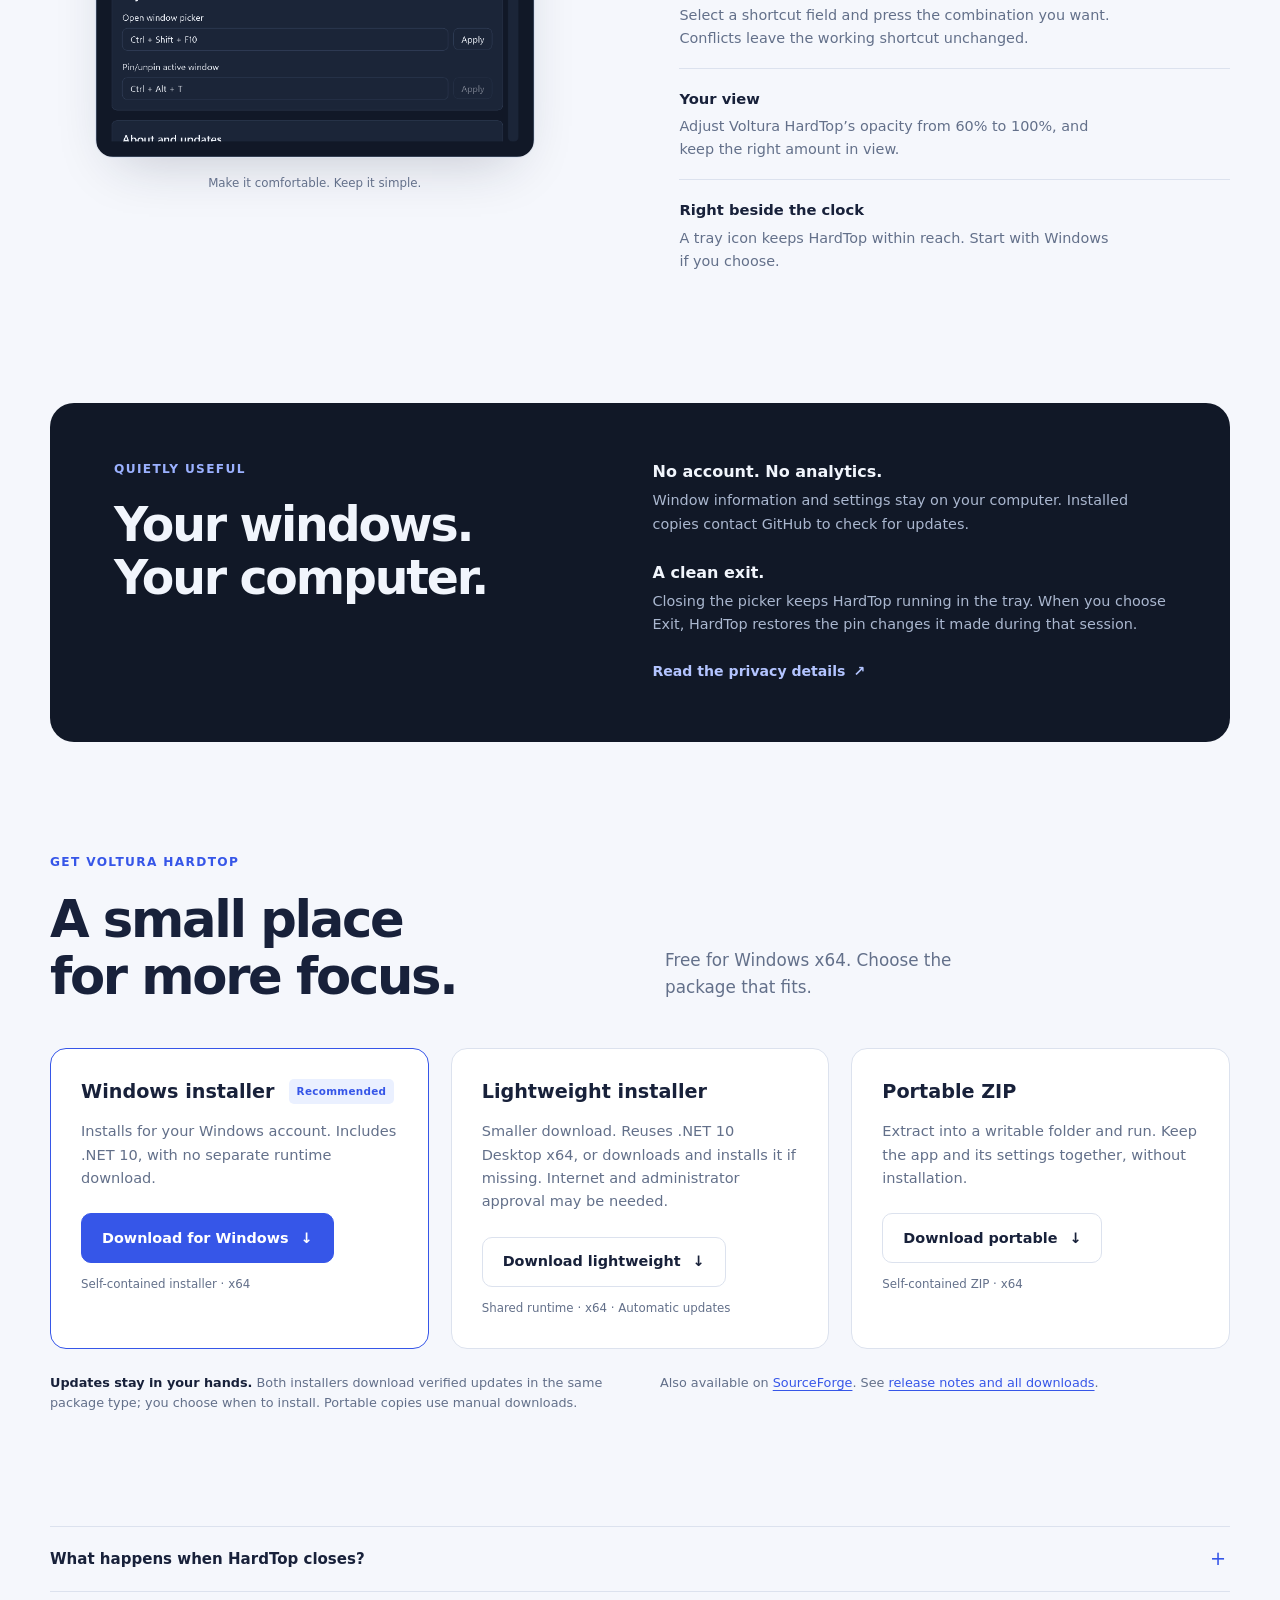
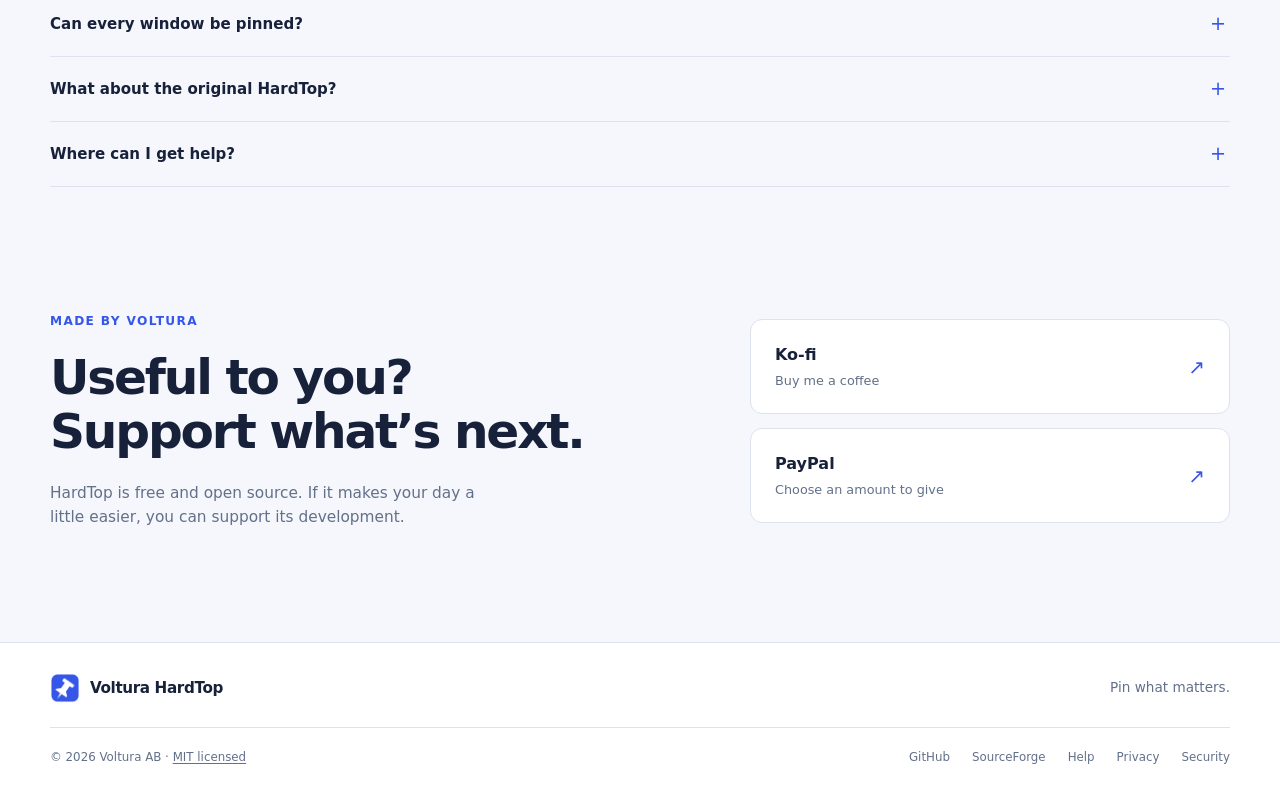
==== commit d2436f12: "Add lightweight installer with verified .NET runtime bootstrap for 1.0.1" ====
--- a/site/index.html
+++ b/site/index.html
@@ -121,14 +121,20 @@
           <p class="package-note">Self-contained installer · x64</p>
         </article>
         <article class="package">
+          <div class="package-heading"><h3>Lightweight installer</h3></div>
+          <p>Smaller download. Reuses .NET 10 Desktop x64, or downloads and installs it if missing. Internet and administrator approval may be needed.</p>
+          <a class="button button-secondary" href="https://github.com/voltura/voltura-hardtop/releases/download/v1.0.1/VolturaHardTop-Setup-1.0.1-win-x64-lite.exe">Download lightweight <span aria-hidden="true">&#8595;</span></a>
+          <p class="package-note">Shared runtime &#183; x64 &#183; Automatic updates</p>
+        </article>
+        <article class="package">
           <div class="package-heading"><h3>Portable ZIP</h3></div>
           <p>Extract into a writable folder and run. Keep the app and its settings together, without installation.</p>
-          <a class="button button-secondary" href="https://github.com/voltura/voltura-hardtop/releases/download/v1.0.0/VolturaHardTop-1.0.0-win-x64.zip">Download portable <span aria-hidden="true">↓</span></a>
+          <a class="button button-secondary" href="https://github.com/voltura/voltura-hardtop/releases/download/v1.0.1/VolturaHardTop-1.0.1-win-x64.zip">Download portable <span aria-hidden="true">↓</span></a>
           <p class="package-note">Self-contained ZIP · x64</p>
         </article>
       </div>
       <div class="download-details">
-        <p><strong>Updates stay in your hands.</strong> Installed copies download verified updates; you choose when to install. Portable copies use manual downloads.</p>
+        <p><strong>Updates stay in your hands.</strong> Both installers download verified updates in the same package type; you choose when to install. Portable copies use manual downloads.</p>
         <p>Also available on <a href="https://sourceforge.net/projects/voltura-hardtop/">SourceForge</a>. See <a href="https://github.com/voltura/voltura-hardtop/releases">release notes and all downloads</a>.</p>
       </div>
     </section>
--- a/site/style.css
+++ b/site/style.css
@@ -97,7 +97,7 @@
 .section-heading { display: grid; grid-template-columns: 1fr 1fr; column-gap: 50px; align-items: end; }
 .section-heading .eyebrow { grid-column: 1 / -1; }
 .section-heading > p:last-child { color: var(--muted); padding-bottom: 5px; max-width: 340px; font-size: 1.05rem; }
-.packages { display: grid; grid-template-columns: 1fr 1fr; gap: 22px; margin-top: 42px; }
+.packages { display: grid; grid-template-columns: repeat(3, minmax(0, 1fr)); gap: 22px; margin-top: 42px; }
 .package { border: 1px solid var(--line); border-radius: 16px; padding: 30px; background: var(--surface); }
 .package-recommended { border-color: var(--blue); }
 .package-heading { display: flex; gap: 14px; align-items: center; flex-wrap: wrap; margin-bottom: 15px; }
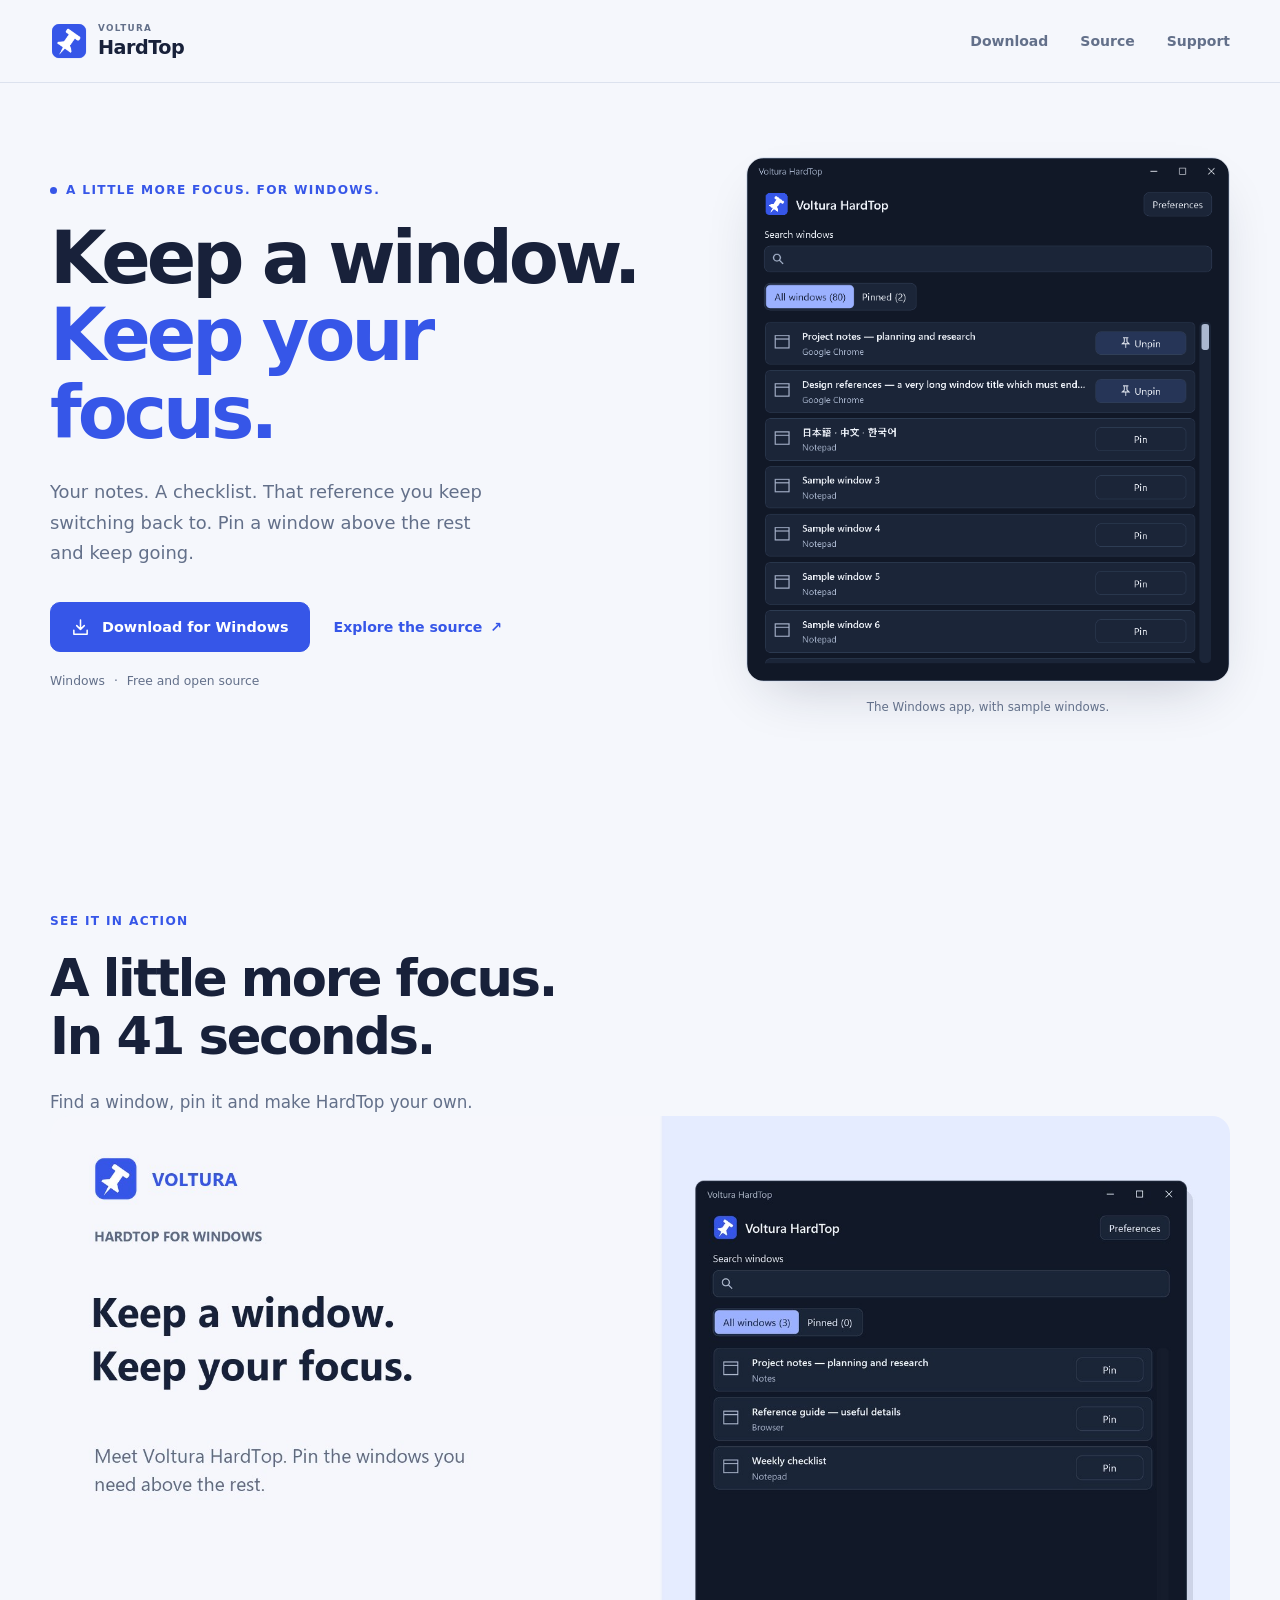
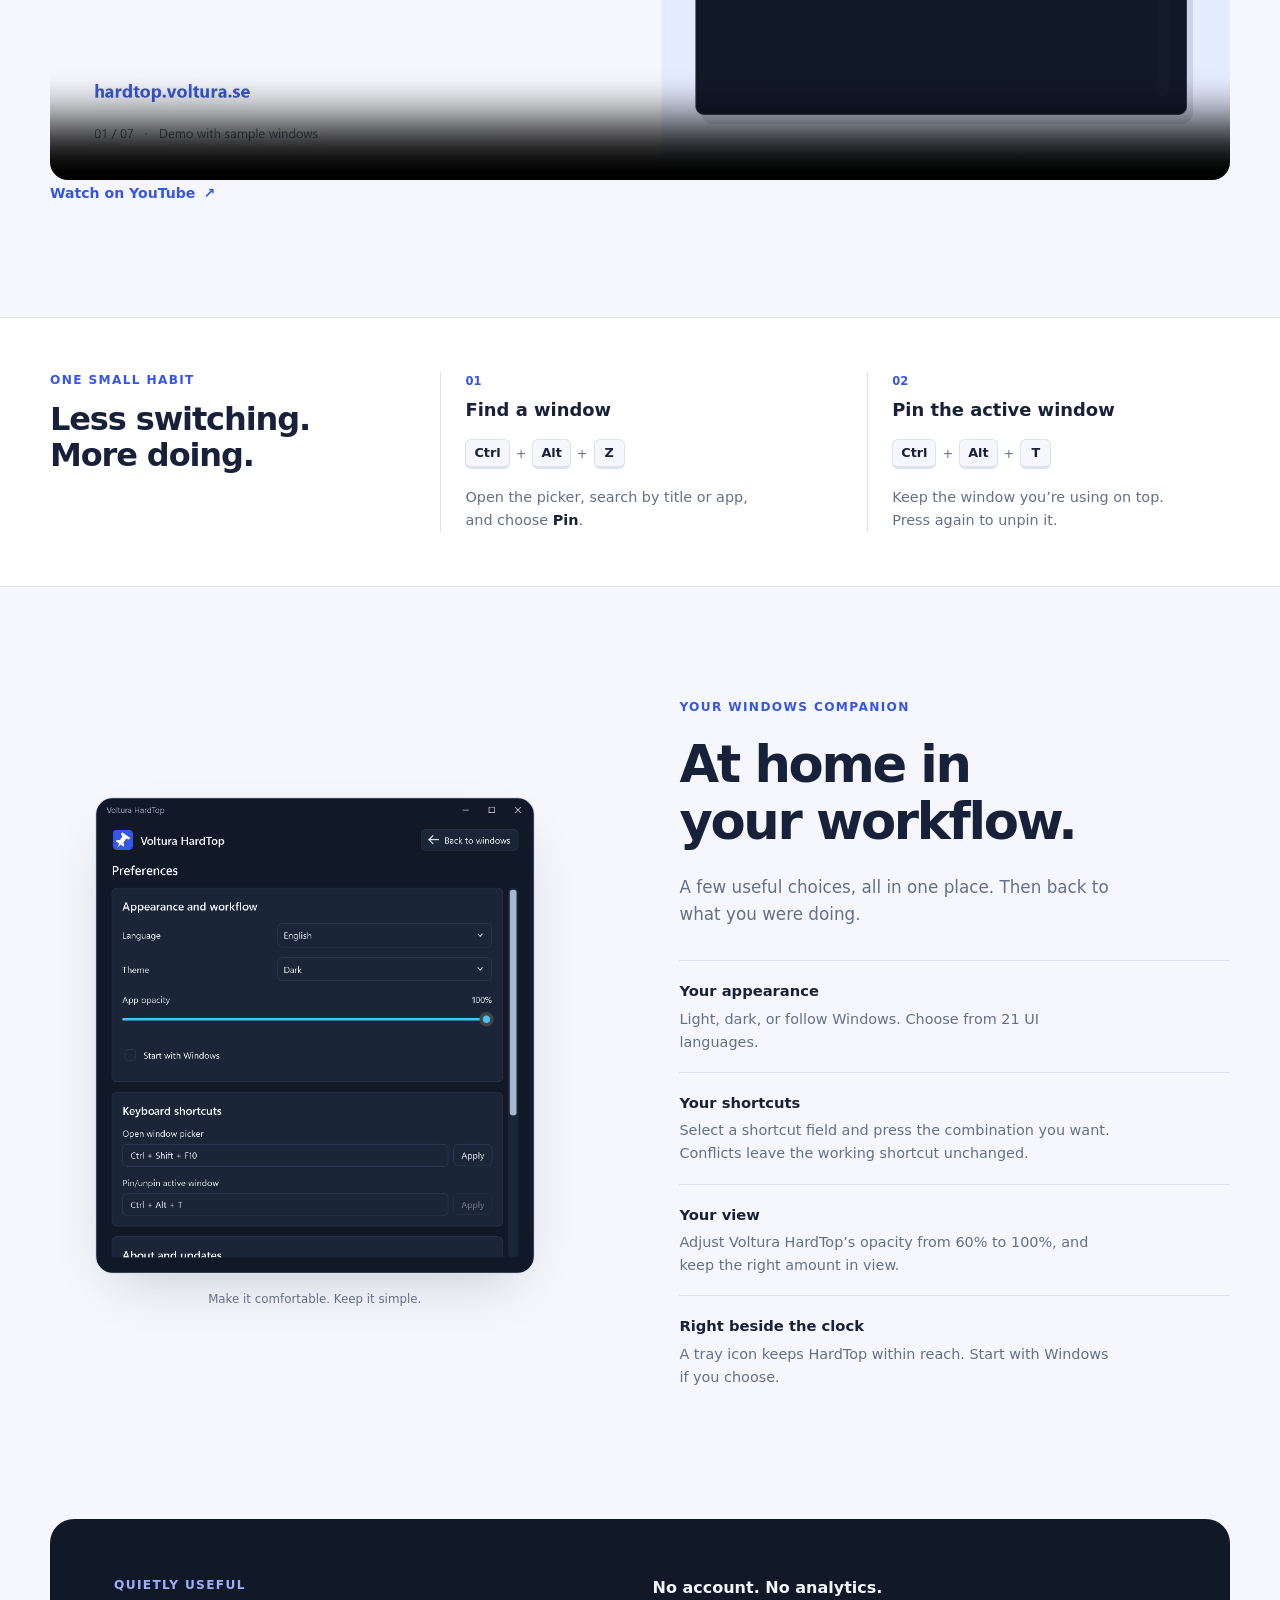
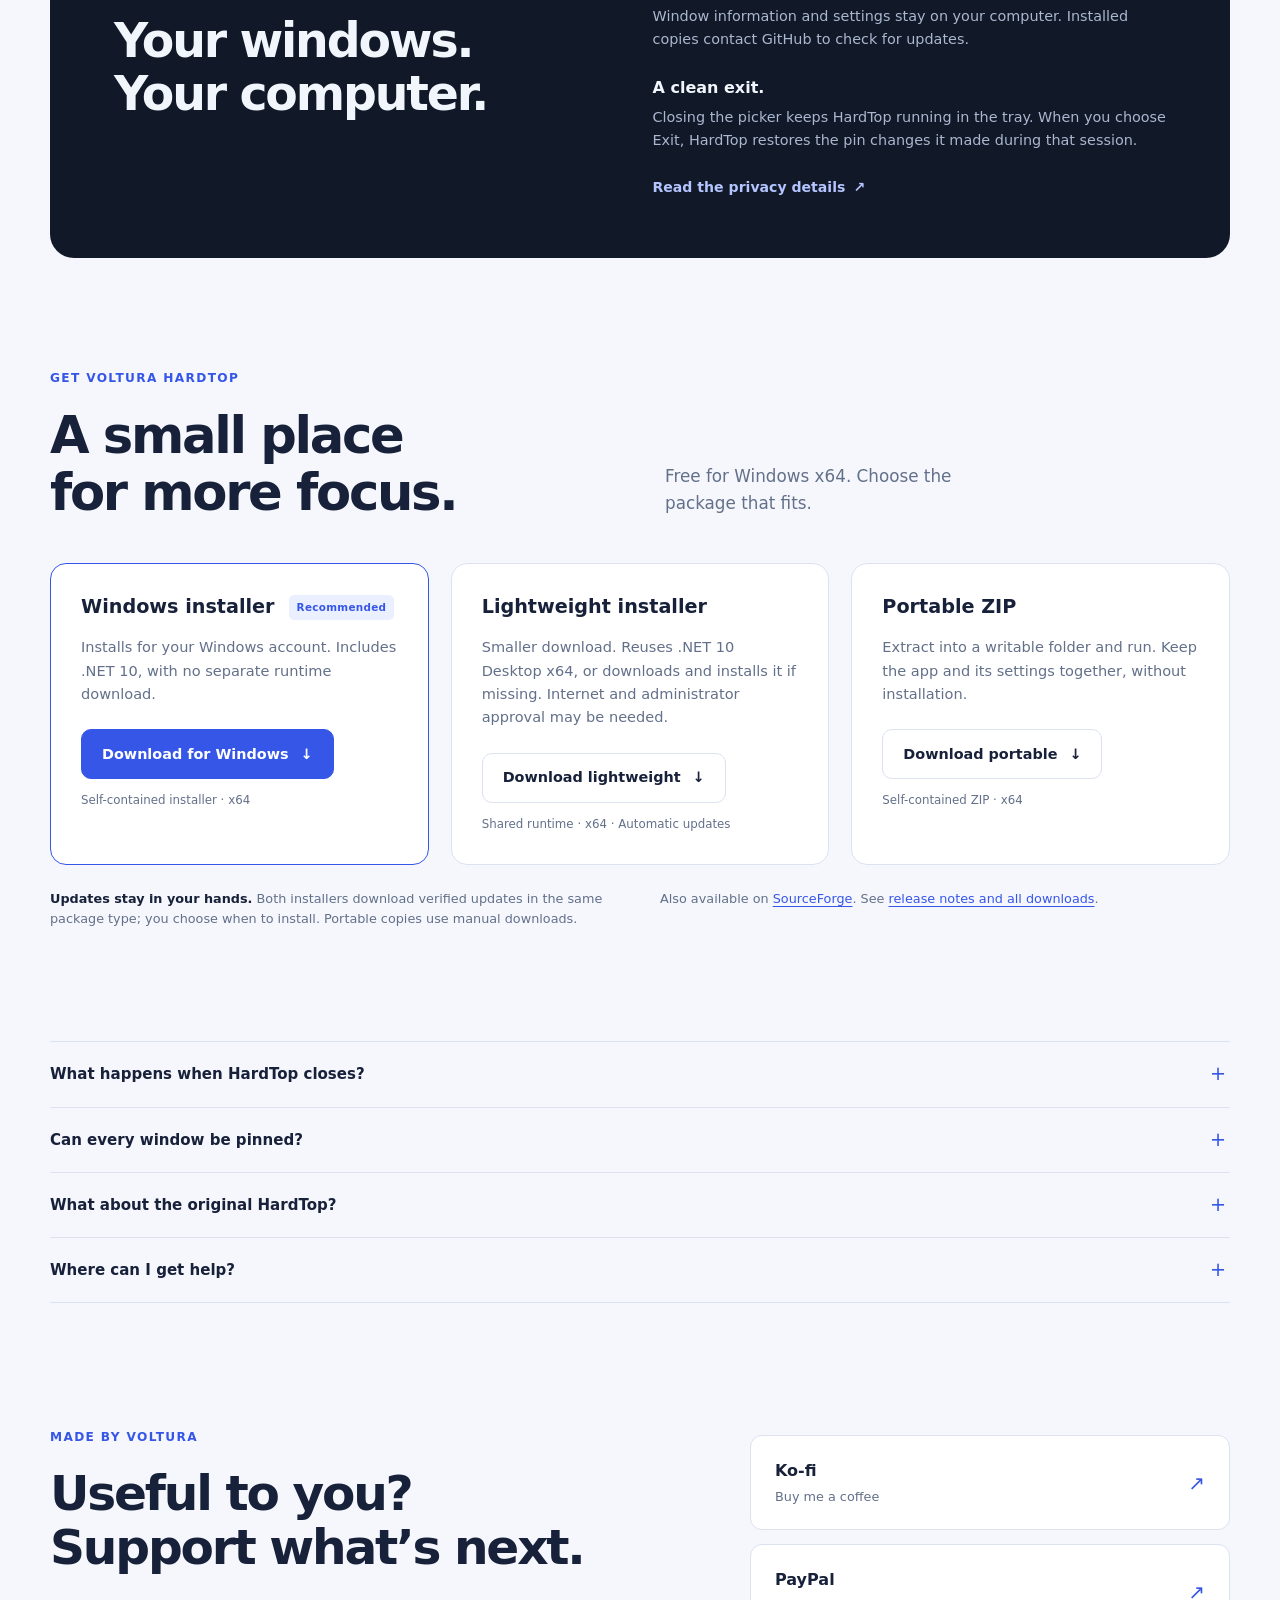
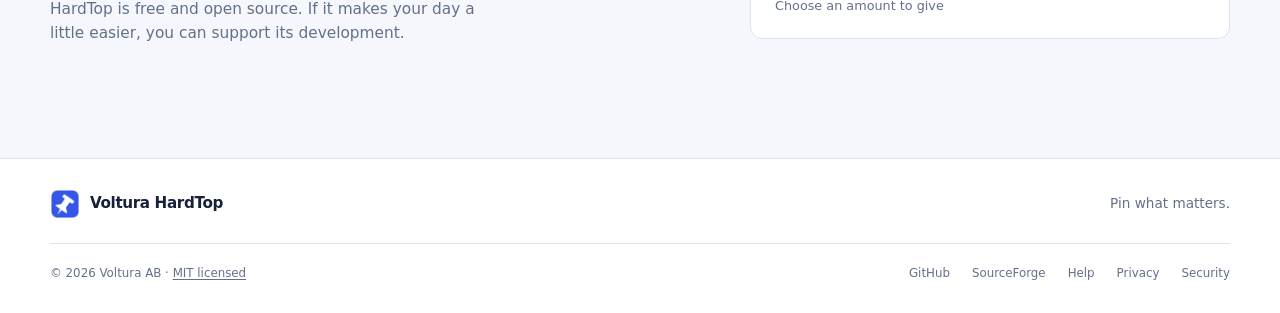
==== commit 4e6bc7f4: "Publish approved HardTop demo across site and project documentation" ====
--- a/site/index.html
+++ b/site/index.html
@@ -13,14 +13,14 @@
   <meta property="og:title" content="Voltura HardTop — Pin what matters.">
   <meta property="og:description" content="Keep the windows you need above the rest. Free for Windows. Open source.">
   <meta property="og:url" content="https://hardtop.voltura.se/">
-  <meta property="og:image" content="https://hardtop.voltura.se/assets/social.png">
-  <meta property="og:image:width" content="1200">
-  <meta property="og:image:height" content="630">
-  <meta property="og:image:alt" content="Voltura HardTop. Pin what matters. A white pushpin on cobalt blue.">
+  <meta property="og:image" content="https://hardtop.voltura.se/assets/social-v2.png">
+  <meta property="og:image:width" content="2400">
+  <meta property="og:image:height" content="1260">
+  <meta property="og:image:alt" content="Voltura HardTop. Keep a window. Keep your focus. The window picker with sample windows.">
   <meta name="twitter:card" content="summary_large_image">
   <meta name="twitter:title" content="Voltura HardTop — Pin what matters.">
   <meta name="twitter:description" content="Keep the windows you need above the rest. Free for Windows. Open source.">
-  <meta name="twitter:image" content="https://hardtop.voltura.se/assets/social.png">
+  <meta name="twitter:image" content="https://hardtop.voltura.se/assets/social-v2.png">
   <link rel="icon" href="favicon.ico" sizes="any">
   <link rel="icon" href="assets/icon.png" type="image/png">
   <link rel="stylesheet" href="style.css">
@@ -62,6 +62,18 @@
         </a>
         <figcaption>The Windows app, with sample windows.</figcaption>
       </figure>
+    </section>
+
+    <section class="demo shell section-space" id="demo" aria-labelledby="demo-title">
+      <p class="eyebrow">See it in action</p>
+      <h2 id="demo-title">A little more focus.<br>In 41 seconds.</h2>
+      <p class="section-intro">Find a window, pin it and make HardTop your own.</p>
+      <video controls playsinline preload="none" poster="assets/demo-poster.jpg" width="1920" height="1080" aria-label="Voltura HardTop demonstration with sample windows">
+        <source src="assets/demo.mp4" type="video/mp4">
+        <track kind="captions" src="assets/demo.vtt" srclang="en" label="English" default>
+        <p><a href="https://www.youtube.com/watch?v=2ecOkoOEgUc">Watch the HardTop demo on YouTube</a>.</p>
+      </video>
+      <p><a class="text-link" href="https://www.youtube.com/watch?v=2ecOkoOEgUc">Watch on YouTube <span aria-hidden="true">↗</span></a></p>
     </section>
 
     <section class="shortcut-section" aria-label="Everyday shortcuts">
@@ -123,13 +135,13 @@
         <article class="package">
           <div class="package-heading"><h3>Lightweight installer</h3></div>
           <p>Smaller download. Reuses .NET 10 Desktop x64, or downloads and installs it if missing. Internet and administrator approval may be needed.</p>
-          <a class="button button-secondary" href="https://github.com/voltura/voltura-hardtop/releases/download/v1.0.1/VolturaHardTop-Setup-1.0.1-win-x64-lite.exe">Download lightweight <span aria-hidden="true">&#8595;</span></a>
+          <a class="button button-secondary" href="https://github.com/voltura/voltura-hardtop/releases/download/v1.0.2/VolturaHardTop-Setup-1.0.2-win-x64-lite.exe">Download lightweight <span aria-hidden="true">&#8595;</span></a>
           <p class="package-note">Shared runtime &#183; x64 &#183; Automatic updates</p>
         </article>
         <article class="package">
           <div class="package-heading"><h3>Portable ZIP</h3></div>
           <p>Extract into a writable folder and run. Keep the app and its settings together, without installation.</p>
-          <a class="button button-secondary" href="https://github.com/voltura/voltura-hardtop/releases/download/v1.0.1/VolturaHardTop-1.0.1-win-x64.zip">Download portable <span aria-hidden="true">↓</span></a>
+          <a class="button button-secondary" href="https://github.com/voltura/voltura-hardtop/releases/download/v1.0.2/VolturaHardTop-1.0.2-win-x64.zip">Download portable <span aria-hidden="true">↓</span></a>
           <p class="package-note">Self-contained ZIP · x64</p>
         </article>
       </div>
--- a/site/style.css
+++ b/site/style.css
@@ -229,3 +229,5 @@
   .principles, .principles h3, .principles p, .principles .eyebrow, .principles .text-link { color: CanvasText; background: Canvas; }
   .availability-dot { background: Highlight; }
 }
+
+.demo video { display: block; width: 100%; height: auto; border-radius: 18px; background: #f5f7fc; }
